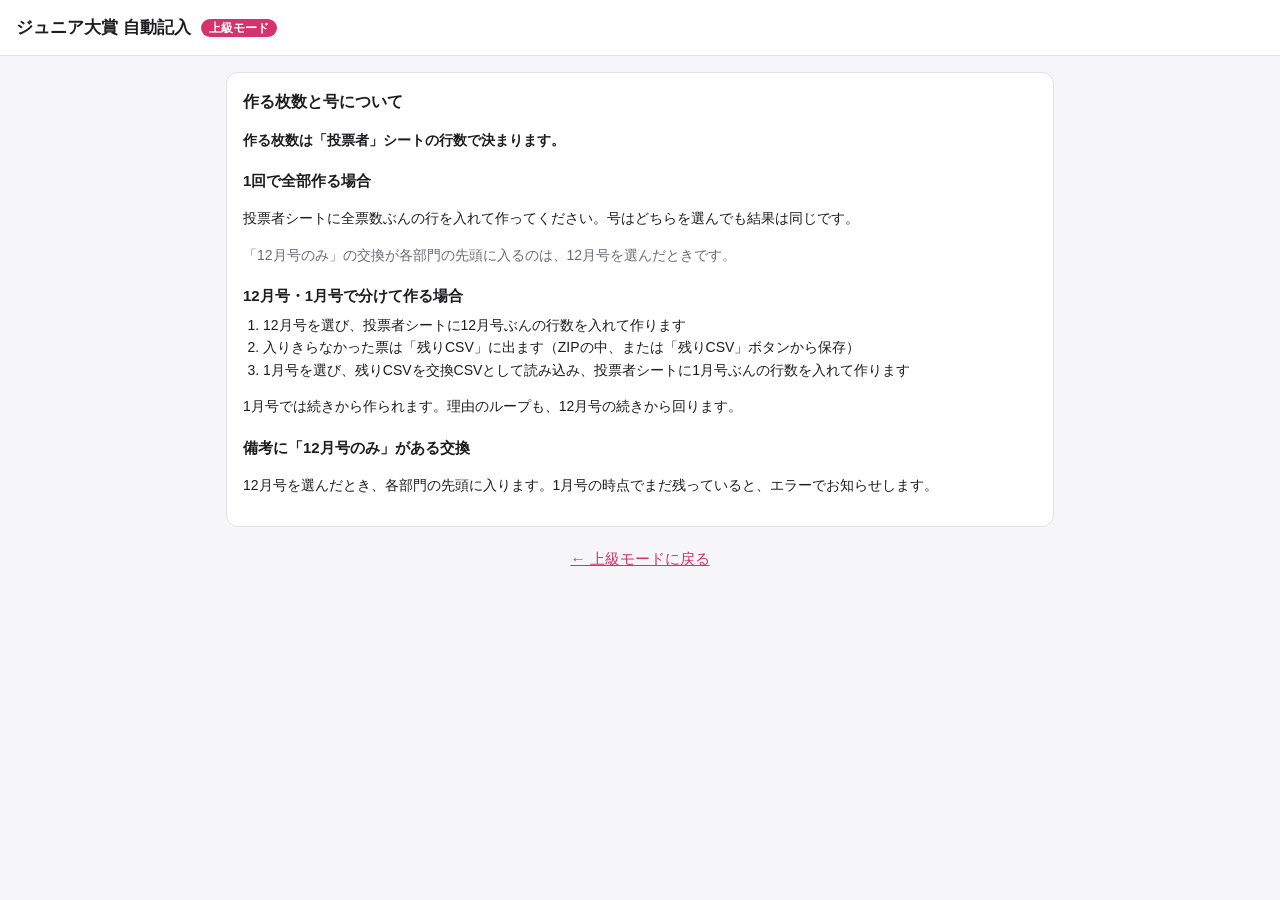
==== advanced-help.html @ 3433293a "上級モード：作る枚数と号についての説明ページを追加し、号の選択欄からリンク Co-Authored-By: Claude Opus 5.5 <noreply@anthropic.com> Claude" ====
<!doctype html>
<html lang="ja">
<head>
<meta charset="utf-8">
<meta name="viewport" content="width=device-width, initial-scale=1, viewport-fit=cover">
<title>作る枚数と号について｜ジュニア大賞 上級モード</title>
<link rel="stylesheet" href="css/style.css">
<link rel="stylesheet" href="css/advanced.css">
</head>
<body>
<header class="bar">
  <h1>ジュニア大賞 自動記入 <span class="tag-adv">上級モード</span></h1>
</header>

<main class="wrap">
  <section class="card help">
    <h2>作る枚数と号について</h2>
    <p><strong>作る枚数は「投票者」シートの行数で決まります。</strong></p>

    <h3>1回で全部作る場合</h3>
    <p>投票者シートに全票数ぶんの行を入れて作ってください。号はどちらを選んでも結果は同じです。</p>
    <p class="muted">「12月号のみ」の交換が各部門の先頭に入るのは、12月号を選んだときです。</p>

    <h3>12月号・1月号で分けて作る場合</h3>
    <ol>
      <li>12月号を選び、投票者シートに12月号ぶんの行数を入れて作ります</li>
      <li>入りきらなかった票は「残りCSV」に出ます（ZIPの中、または「残りCSV」ボタンから保存）</li>
      <li>1月号を選び、残りCSVを交換CSVとして読み込み、投票者シートに1月号ぶんの行数を入れて作ります</li>
    </ol>
    <p>1月号では続きから作られます。理由のループも、12月号の続きから回ります。</p>

    <h3>備考に「12月号のみ」がある交換</h3>
    <p>12月号を選んだとき、各部門の先頭に入ります。1月号の時点でまだ残っていると、エラーでお知らせします。</p>
  </section>

  <p class="foot"><a href="advanced.html">← 上級モードに戻る</a></p>
</main>
</body>
</html>
---- css/style.css ----
:root {
  --bg: #f6f5f8;
  --card: #ffffff;
  --ink: #1d1d1f;
  --muted: #6b6b76;
  --line: #e2e0e8;
  --accent: #d6336c;
  --accent-ink: #ffffff;
  --warn-bg: #fff6e0;
  --warn-ink: #7a5300;
  --err-bg: #fde8ec;
  --err-ink: #9b1c3a;
  --ok-bg: #e7f6ee;
  --ok-ink: #1d6b45;
  --circle: #1d1d1f;
}
@media (prefers-color-scheme: dark) {
  :root:not([data-theme="light"]) {
    --bg: #17161b; --card: #211f27; --ink: #ecebf1; --muted: #a3a1ad; --line: #36343e;
    --accent: #f06595; --accent-ink: #1a0910;
    --warn-bg: #3a2e12; --warn-ink: #f5d48a; --err-bg: #3d1820; --err-ink: #ffb3c2; --ok-bg: #15301f; --ok-ink: #9be3b9;
    color-scheme: dark;
  }
}
:root[data-theme="dark"] {
  --bg: #17161b; --card: #211f27; --ink: #ecebf1; --muted: #a3a1ad; --line: #36343e;
  --accent: #f06595; --accent-ink: #1a0910;
  --warn-bg: #3a2e12; --warn-ink: #f5d48a; --err-bg: #3d1820; --err-ink: #ffb3c2; --ok-bg: #15301f; --ok-ink: #9be3b9;
  color-scheme: dark;
}
* { box-sizing: border-box; }
body {
  margin: 0;
  background: var(--bg);
  color: var(--ink);
  font-family: "Hiragino Sans", "Noto Sans JP", "Yu Gothic", sans-serif;
  font-size: 15px;
  line-height: 1.6;
}
.bar {
  display: flex; align-items: baseline; gap: 12px; flex-wrap: wrap;
  padding-block: 14px;
  padding-left: max(16px, env(safe-area-inset-left, 0px));
  padding-right: max(16px, env(safe-area-inset-right, 0px)); background: var(--card); border-bottom: 1px solid var(--line);
}
.bar h1 { margin: 0; font-size: 17px; }
.wrap {
  max-width: 860px; margin: 0 auto; padding-block: 16px;
  padding-left: max(16px, env(safe-area-inset-left, 0px));
  padding-right: max(16px, env(safe-area-inset-right, 0px));
}
.foot a { color: var(--accent); }
:focus-visible { outline: 2px solid var(--accent); outline-offset: 2px; }
.card {
  background: var(--card); border: 1px solid var(--line); border-radius: 12px;
  padding: 16px; margin-bottom: 14px;
}
.card h2 { margin: 0 0 8px; font-size: 16px; display: flex; align-items: center; gap: 8px; }
.num {
  display: inline-grid; place-items: center; width: 22px; height: 22px; border-radius: 50%;
  background: var(--accent); color: var(--accent-ink); font-size: 12px;
}
.muted { color: var(--muted); font-size: 13px; }
.btn {
  appearance: none; border: 1px solid var(--line); background: var(--card); color: var(--ink);
  padding: 9px 14px; border-radius: 8px; font: inherit; cursor: pointer;
}
.btn:hover { border-color: var(--muted); }
.btn.primary { background: var(--accent); border-color: var(--accent); color: var(--accent-ink); font-weight: 600; }
.btn:disabled { opacity: .5; cursor: default; }
.file input { display: none; }
.file span {
  display: inline-block; border: 1px dashed var(--muted); padding: 9px 14px; border-radius: 8px; cursor: pointer;
}
.row { display: flex; flex-wrap: wrap; gap: 12px; margin: 10px 0; align-items: center; }
.row label { display: flex; flex-direction: column; font-size: 13px; color: var(--muted); gap: 4px; }
.row label.radio { flex-direction: row; align-items: center; color: var(--ink); font-size: 14px; }
select, input[type=text], input[type=number] {
  font: inherit; padding: 6px 8px; border: 1px solid var(--line); border-radius: 6px; background: var(--card); color: var(--ink);
}
.preview { border: 1px solid var(--line); border-radius: 8px; overflow: hidden; background: var(--line); }
.preview canvas { display: block; width: 100%; height: auto; }
.msg { padding: 8px 10px; border-radius: 8px; margin-top: 8px; font-size: 13px; }
.msg.err { background: var(--err-bg); color: var(--err-ink); }
.msg.warn { background: var(--warn-bg); color: var(--warn-ink); }
.msg.ok { background: var(--ok-bg); color: var(--ok-ink); }
.msg ul { margin: 4px 0 0; padding-left: 18px; }
.foot { text-align: center; margin: 20px 0; }
.advlink {
  display: flex; align-items: center; gap: 12px; text-decoration: none; color: var(--ink);
  background: var(--card); border: 1px solid var(--accent); border-radius: 12px; padding: 12px 16px; margin-bottom: 14px;
}
.advlink:hover { background: color-mix(in srgb, var(--accent) 8%, var(--card)); }
.advlink-tag { flex: none; font-size: 12px; font-weight: 600; padding: 2px 8px; border-radius: 999px; background: var(--accent); color: var(--accent-ink); }
.advlink-text { flex: 1; min-width: 0; font-size: 14px; line-height: 1.5; }
.advlink-arrow { flex: none; font-size: 22px; color: var(--accent); }
---- css/advanced.css ----
.tag-adv {
  font-size: 12px; font-weight: 600; padding: 2px 8px; border-radius: 999px;
  background: var(--accent); color: var(--accent-ink); vertical-align: middle; margin-left: 6px;
}
.note { background: var(--card); border: 1px solid var(--line); border-radius: 12px; padding: 12px 16px; margin: 0 0 14px; font-size: 14px; }
.tableWrap { overflow-x: auto; margin: 8px 0; }
#summaryTable { border-collapse: collapse; width: 100%; font-size: 13px; font-variant-numeric: tabular-nums; }
#summaryTable th, #summaryTable td { border-bottom: 1px solid var(--line); padding: 6px 8px; text-align: left; white-space: nowrap; }
#summaryTable th { color: var(--muted); font-weight: 600; }
#summaryTable td.n { text-align: right; }
#summaryTable td.cat { white-space: normal; min-width: 12em; }
.pill { display: inline-block; font-size: 11px; padding: 1px 8px; border-radius: 999px; }
.pill.ok { background: var(--ok-bg); color: var(--ok-ink); }
.pill.carry { background: var(--warn-bg); color: var(--warn-ink); }
.pager { display: inline-flex; align-items: center; gap: 4px; }
.pager input { width: 6em; }
.row input[type=number] { width: 7em; }
.progress { height: 8px; border-radius: 999px; background: var(--line); overflow: hidden; margin: 8px 0; }
#bar { height: 100%; width: 0; background: var(--accent); transition: width .2s; }
.stat { display: flex; flex-wrap: wrap; gap: 8px 20px; font-size: 14px; margin: 4px 0 8px; }
.stat b { font-variant-numeric: tabular-nums; }
@media (prefers-reduced-motion: reduce) { #bar { transition: none; } }
.loopnote { border-left: 3px solid var(--accent); background: var(--bg); border-radius: 0 8px 8px 0; padding: 10px 12px; margin: 10px 0 12px; font-size: 13px; }
.loopnote ul { margin: 6px 0 0; padding-left: 18px; }
.loopnote li { margin: 2px 0; }
.helplink { align-self: flex-end; font-size: 13px; color: var(--accent); padding-bottom: 6px; }
.help h3 { font-size: 15px; margin: 18px 0 6px; }
.help p, .help li { font-size: 14px; }
.help ol { padding-left: 20px; margin: 6px 0; }
.help a, .foot a { color: var(--accent); }
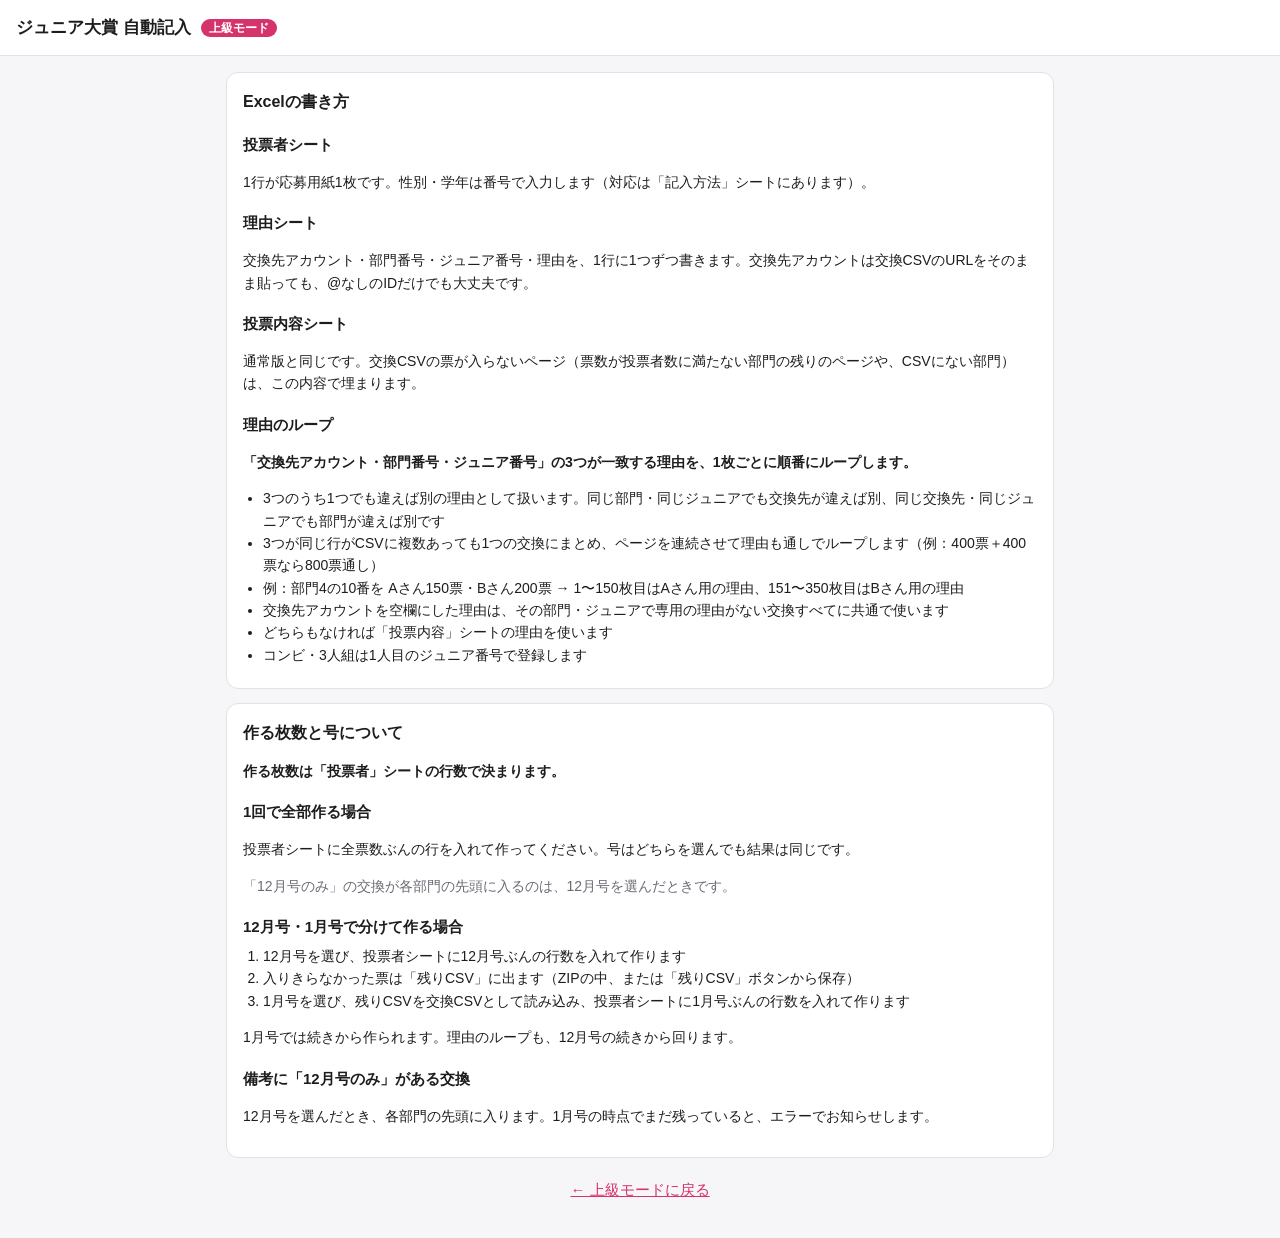
==== commit a62a9b64: "上級モード：Excelの書き方と理由のループの説明をヘルプページに移動 Co-Authored-By: Claude Opus 5.5 <noreply@anthropic.com> Claude-S" ====
--- a/advanced-help.html
+++ b/advanced-help.html
@@ -3,7 +3,7 @@
 <head>
 <meta charset="utf-8">
 <meta name="viewport" content="width=device-width, initial-scale=1, viewport-fit=cover">
-<title>作る枚数と号について｜ジュニア大賞 上級モード</title>
+<title>上級モードの使い方｜ジュニア大賞</title>
 <link rel="stylesheet" href="css/style.css">
 <link rel="stylesheet" href="css/advanced.css">
 </head>
@@ -13,7 +13,30 @@
 </header>
 
 <main class="wrap">
-  <section class="card help">
+  <section class="card help" id="excel">
+    <h2>Excelの書き方</h2>
+    <h3>投票者シート</h3>
+    <p>1行が応募用紙1枚です。性別・学年は番号で入力します（対応は「記入方法」シートにあります）。</p>
+
+    <h3>理由シート</h3>
+    <p>交換先アカウント・部門番号・ジュニア番号・理由を、1行に1つずつ書きます。交換先アカウントは交換CSVのURLをそのまま貼っても、@なしのIDだけでも大丈夫です。</p>
+
+    <h3>投票内容シート</h3>
+    <p>通常版と同じです。交換CSVの票が入らないページ（票数が投票者数に満たない部門の残りのページや、CSVにない部門）は、この内容で埋まります。</p>
+
+    <h3>理由のループ</h3>
+    <p><strong>「交換先アカウント・部門番号・ジュニア番号」の3つが一致する理由を、1枚ごとに順番にループします。</strong></p>
+    <ul>
+      <li>3つのうち1つでも違えば別の理由として扱います。同じ部門・同じジュニアでも交換先が違えば別、同じ交換先・同じジュニアでも部門が違えば別です</li>
+      <li>3つが同じ行がCSVに複数あっても1つの交換にまとめ、ページを連続させて理由も通しでループします（例：400票＋400票なら800票通し）</li>
+      <li>例：部門4の10番を Aさん150票・Bさん200票 → 1〜150枚目はAさん用の理由、151〜350枚目はBさん用の理由</li>
+      <li>交換先アカウントを空欄にした理由は、その部門・ジュニアで専用の理由がない交換すべてに共通で使います</li>
+      <li>どちらもなければ「投票内容」シートの理由を使います</li>
+      <li>コンビ・3人組は1人目のジュニア番号で登録します</li>
+    </ul>
+  </section>
+
+  <section class="card help" id="count">
     <h2>作る枚数と号について</h2>
     <p><strong>作る枚数は「投票者」シートの行数で決まります。</strong></p>
 
--- a/css/advanced.css
+++ b/css/advanced.css
@@ -28,3 +28,6 @@
 .help p, .help li { font-size: 14px; }
 .help ol { padding-left: 20px; margin: 6px 0; }
 .help a, .foot a { color: var(--accent); }
+.helplink-inline { color: var(--accent); white-space: nowrap; }
+.help ul { padding-left: 20px; margin: 6px 0; }
+.help { scroll-margin-top: 12px; }
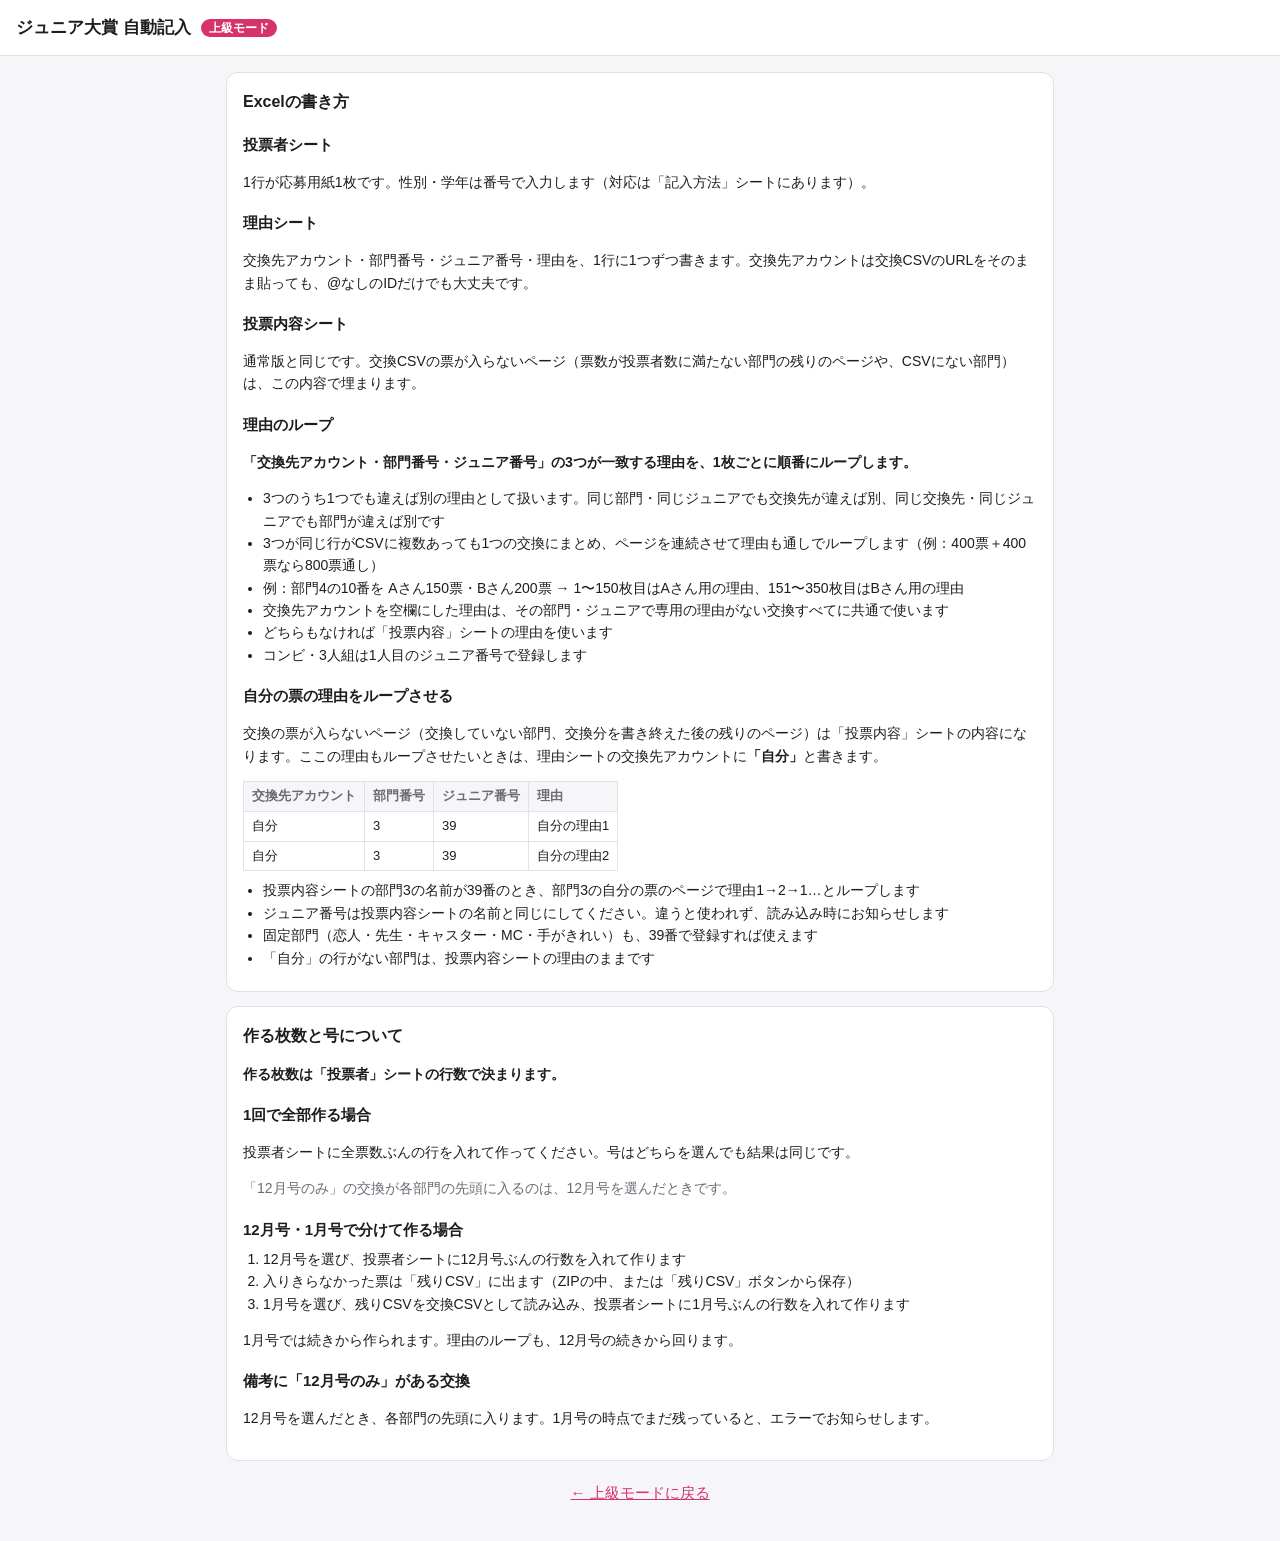
==== commit 74fb97ef: "上級モード：理由シートの「自分」で、自分の票（投票内容のページ）の理由をループ Co-Authored-By: Claude Opus 5.5 <noreply@anthropic.com> Clau" ====
--- a/advanced-help.html
+++ b/advanced-help.html
@@ -34,6 +34,20 @@
       <li>どちらもなければ「投票内容」シートの理由を使います</li>
       <li>コンビ・3人組は1人目のジュニア番号で登録します</li>
     </ul>
+
+    <h3>自分の票の理由をループさせる</h3>
+    <p>交換の票が入らないページ（交換していない部門、交換分を書き終えた後の残りのページ）は「投票内容」シートの内容になります。ここの理由もループさせたいときは、理由シートの交換先アカウントに<strong>「自分」</strong>と書きます。</p>
+    <table class="helptable">
+      <tr><th>交換先アカウント</th><th>部門番号</th><th>ジュニア番号</th><th>理由</th></tr>
+      <tr><td>自分</td><td>3</td><td>39</td><td>自分の理由1</td></tr>
+      <tr><td>自分</td><td>3</td><td>39</td><td>自分の理由2</td></tr>
+    </table>
+    <ul>
+      <li>投票内容シートの部門3の名前が39番のとき、部門3の自分の票のページで理由1→2→1…とループします</li>
+      <li>ジュニア番号は投票内容シートの名前と同じにしてください。違うと使われず、読み込み時にお知らせします</li>
+      <li>固定部門（恋人・先生・キャスター・MC・手がきれい）も、39番で登録すれば使えます</li>
+      <li>「自分」の行がない部門は、投票内容シートの理由のままです</li>
+    </ul>
   </section>
 
   <section class="card help" id="count">
--- a/css/advanced.css
+++ b/css/advanced.css
@@ -31,3 +31,6 @@
 .helplink-inline { color: var(--accent); white-space: nowrap; }
 .help ul { padding-left: 20px; margin: 6px 0; }
 .help { scroll-margin-top: 12px; }
+.helptable { border-collapse: collapse; font-size: 13px; margin: 8px 0; width: 100%; display: block; overflow-x: auto; }
+.helptable th, .helptable td { border: 1px solid var(--line); padding: 4px 8px; text-align: left; white-space: nowrap; }
+.helptable th { background: var(--bg); color: var(--muted); font-weight: 600; }
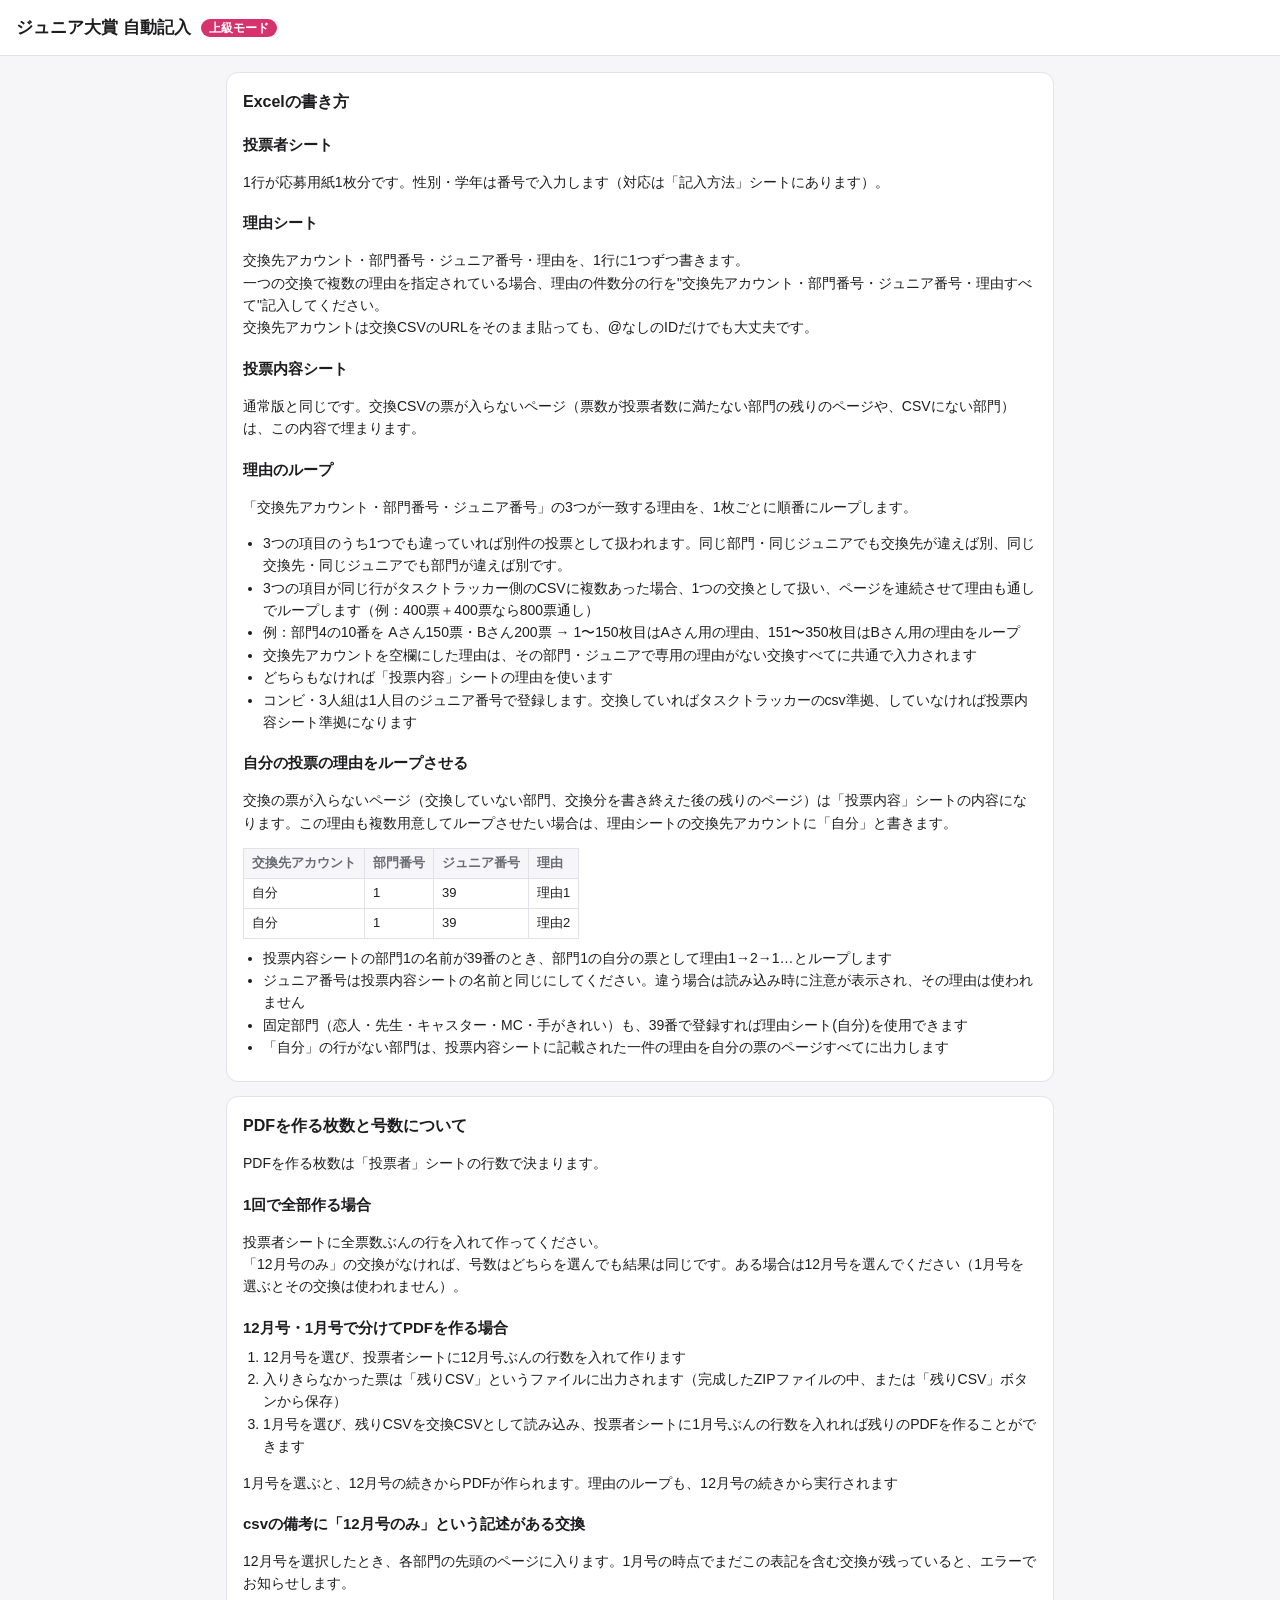
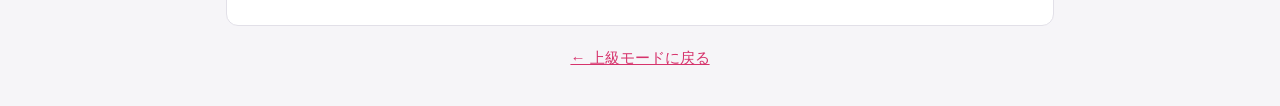
==== commit 086d0e51: "上級モードのヘルプ文面を更新 Co-Authored-By: Claude Opus 5.5 <noreply@anthropic.com> Claude-Session: https://claud" ====
--- a/advanced-help.html
+++ b/advanced-help.html
@@ -16,58 +16,60 @@
   <section class="card help" id="excel">
     <h2>Excelの書き方</h2>
     <h3>投票者シート</h3>
-    <p>1行が応募用紙1枚です。性別・学年は番号で入力します（対応は「記入方法」シートにあります）。</p>
+    <p>1行が応募用紙1枚分です。性別・学年は番号で入力します（対応は「記入方法」シートにあります）。</p>
 
     <h3>理由シート</h3>
-    <p>交換先アカウント・部門番号・ジュニア番号・理由を、1行に1つずつ書きます。交換先アカウントは交換CSVのURLをそのまま貼っても、@なしのIDだけでも大丈夫です。</p>
+    <p>交換先アカウント・部門番号・ジュニア番号・理由を、1行に1つずつ書きます。<br>
+    一つの交換で複数の理由を指定されている場合、理由の件数分の行を"交換先アカウント・部門番号・ジュニア番号・理由すべて"記入してください。<br>
+    交換先アカウントは交換CSVのURLをそのまま貼っても、@なしのIDだけでも大丈夫です。</p>
 
     <h3>投票内容シート</h3>
     <p>通常版と同じです。交換CSVの票が入らないページ（票数が投票者数に満たない部門の残りのページや、CSVにない部門）は、この内容で埋まります。</p>
 
     <h3>理由のループ</h3>
-    <p><strong>「交換先アカウント・部門番号・ジュニア番号」の3つが一致する理由を、1枚ごとに順番にループします。</strong></p>
+    <p>「交換先アカウント・部門番号・ジュニア番号」の3つが一致する理由を、1枚ごとに順番にループします。</p>
     <ul>
-      <li>3つのうち1つでも違えば別の理由として扱います。同じ部門・同じジュニアでも交換先が違えば別、同じ交換先・同じジュニアでも部門が違えば別です</li>
-      <li>3つが同じ行がCSVに複数あっても1つの交換にまとめ、ページを連続させて理由も通しでループします（例：400票＋400票なら800票通し）</li>
-      <li>例：部門4の10番を Aさん150票・Bさん200票 → 1〜150枚目はAさん用の理由、151〜350枚目はBさん用の理由</li>
-      <li>交換先アカウントを空欄にした理由は、その部門・ジュニアで専用の理由がない交換すべてに共通で使います</li>
+      <li>3つの項目のうち1つでも違っていれば別件の投票として扱われます。同じ部門・同じジュニアでも交換先が違えば別、同じ交換先・同じジュニアでも部門が違えば別です。</li>
+      <li>3つの項目が同じ行がタスクトラッカー側のCSVに複数あった場合、1つの交換として扱い、ページを連続させて理由も通しでループします（例：400票＋400票なら800票通し）</li>
+      <li>例：部門4の10番を Aさん150票・Bさん200票 → 1〜150枚目はAさん用の理由、151〜350枚目はBさん用の理由をループ</li>
+      <li>交換先アカウントを空欄にした理由は、その部門・ジュニアで専用の理由がない交換すべてに共通で入力されます</li>
       <li>どちらもなければ「投票内容」シートの理由を使います</li>
-      <li>コンビ・3人組は1人目のジュニア番号で登録します</li>
+      <li>コンビ・3人組は1人目のジュニア番号で登録します。交換していればタスクトラッカーのcsv準拠、していなければ投票内容シート準拠になります</li>
     </ul>
 
-    <h3>自分の票の理由をループさせる</h3>
-    <p>交換の票が入らないページ（交換していない部門、交換分を書き終えた後の残りのページ）は「投票内容」シートの内容になります。ここの理由もループさせたいときは、理由シートの交換先アカウントに<strong>「自分」</strong>と書きます。</p>
+    <h3>自分の投票の理由をループさせる</h3>
+    <p>交換の票が入らないページ（交換していない部門、交換分を書き終えた後の残りのページ）は「投票内容」シートの内容になります。この理由も複数用意してループさせたい場合は、理由シートの交換先アカウントに「自分」と書きます。</p>
     <table class="helptable">
       <tr><th>交換先アカウント</th><th>部門番号</th><th>ジュニア番号</th><th>理由</th></tr>
-      <tr><td>自分</td><td>3</td><td>39</td><td>自分の理由1</td></tr>
-      <tr><td>自分</td><td>3</td><td>39</td><td>自分の理由2</td></tr>
+      <tr><td>自分</td><td>1</td><td>39</td><td>理由1</td></tr>
+      <tr><td>自分</td><td>1</td><td>39</td><td>理由2</td></tr>
     </table>
     <ul>
-      <li>投票内容シートの部門3の名前が39番のとき、部門3の自分の票のページで理由1→2→1…とループします</li>
-      <li>ジュニア番号は投票内容シートの名前と同じにしてください。違うと使われず、読み込み時にお知らせします</li>
-      <li>固定部門（恋人・先生・キャスター・MC・手がきれい）も、39番で登録すれば使えます</li>
-      <li>「自分」の行がない部門は、投票内容シートの理由のままです</li>
+      <li>投票内容シートの部門1の名前が39番のとき、部門1の自分の票として理由1→2→1…とループします</li>
+      <li>ジュニア番号は投票内容シートの名前と同じにしてください。違う場合は読み込み時に注意が表示され、その理由は使われません</li>
+      <li>固定部門（恋人・先生・キャスター・MC・手がきれい）も、39番で登録すれば理由シート(自分)を使用できます</li>
+      <li>「自分」の行がない部門は、投票内容シートに記載された一件の理由を自分の票のページすべてに出力します</li>
     </ul>
   </section>
 
   <section class="card help" id="count">
-    <h2>作る枚数と号について</h2>
-    <p><strong>作る枚数は「投票者」シートの行数で決まります。</strong></p>
+    <h2>PDFを作る枚数と号数について</h2>
+    <p>PDFを作る枚数は「投票者」シートの行数で決まります。</p>
 
     <h3>1回で全部作る場合</h3>
-    <p>投票者シートに全票数ぶんの行を入れて作ってください。号はどちらを選んでも結果は同じです。</p>
-    <p class="muted">「12月号のみ」の交換が各部門の先頭に入るのは、12月号を選んだときです。</p>
+    <p>投票者シートに全票数ぶんの行を入れて作ってください。<br>
+    「12月号のみ」の交換がなければ、号数はどちらを選んでも結果は同じです。ある場合は12月号を選んでください（1月号を選ぶとその交換は使われません）。</p>
 
-    <h3>12月号・1月号で分けて作る場合</h3>
+    <h3>12月号・1月号で分けてPDFを作る場合</h3>
     <ol>
       <li>12月号を選び、投票者シートに12月号ぶんの行数を入れて作ります</li>
-      <li>入りきらなかった票は「残りCSV」に出ます（ZIPの中、または「残りCSV」ボタンから保存）</li>
-      <li>1月号を選び、残りCSVを交換CSVとして読み込み、投票者シートに1月号ぶんの行数を入れて作ります</li>
+      <li>入りきらなかった票は「残りCSV」というファイルに出力されます（完成したZIPファイルの中、または「残りCSV」ボタンから保存）</li>
+      <li>1月号を選び、残りCSVを交換CSVとして読み込み、投票者シートに1月号ぶんの行数を入れれば残りのPDFを作ることができます</li>
     </ol>
-    <p>1月号では続きから作られます。理由のループも、12月号の続きから回ります。</p>
+    <p>1月号を選ぶと、12月号の続きからPDFが作られます。理由のループも、12月号の続きから実行されます</p>
 
-    <h3>備考に「12月号のみ」がある交換</h3>
-    <p>12月号を選んだとき、各部門の先頭に入ります。1月号の時点でまだ残っていると、エラーでお知らせします。</p>
+    <h3>csvの備考に「12月号のみ」という記述がある交換</h3>
+    <p>12月号を選択したとき、各部門の先頭のページに入ります。1月号の時点でまだこの表記を含む交換が残っていると、エラーでお知らせします。</p>
   </section>
 
   <p class="foot"><a href="advanced.html">← 上級モードに戻る</a></p>
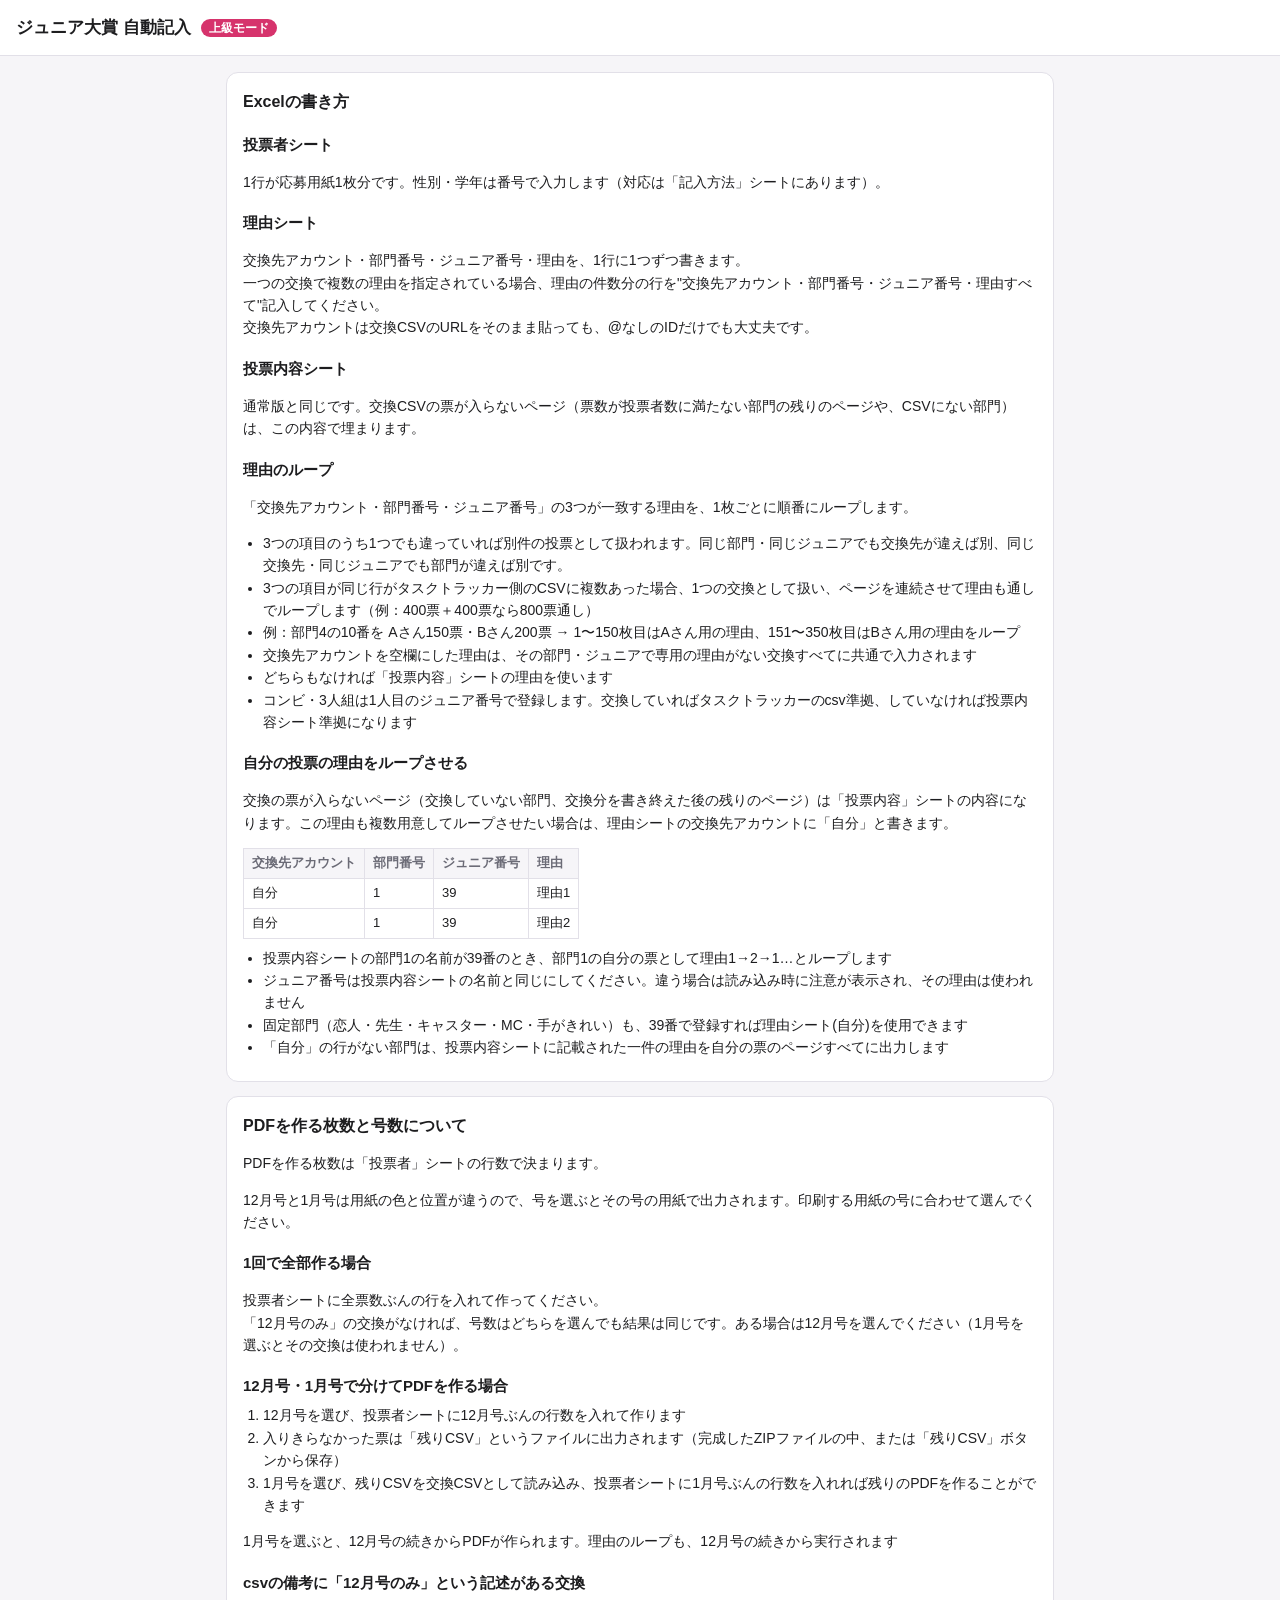
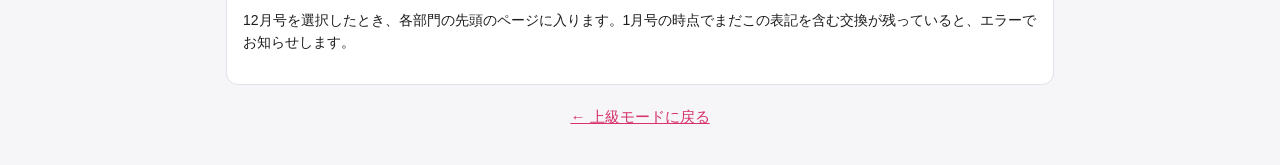
==== commit 0761cda6: "1月号の用紙に対応（号ごとに用紙画像と座標を切り替え） - 通常版：出力時に号（12月号／1月号）を選ぶ。未選択では出力しない - 上級版：今回の号に合わせて用紙を切り替え - 1月号の座標はスキャン" ====
--- a/advanced-help.html
+++ b/advanced-help.html
@@ -55,6 +55,7 @@
   <section class="card help" id="count">
     <h2>PDFを作る枚数と号数について</h2>
     <p>PDFを作る枚数は「投票者」シートの行数で決まります。</p>
+    <p>12月号と1月号は用紙の色と位置が違うので、号を選ぶとその号の用紙で出力されます。印刷する用紙の号に合わせて選んでください。</p>
 
     <h3>1回で全部作る場合</h3>
     <p>投票者シートに全票数ぶんの行を入れて作ってください。<br>
--- a/css/style.css
+++ b/css/style.css
@@ -94,3 +94,4 @@
 .advlink-tag { flex: none; font-size: 12px; font-weight: 600; padding: 2px 8px; border-radius: 999px; background: var(--accent); color: var(--accent-ink); }
 .advlink-text { flex: 1; min-width: 0; font-size: 14px; line-height: 1.5; }
 .advlink-arrow { flex: none; font-size: 22px; color: var(--accent); }
+[hidden] { display: none !important; }
